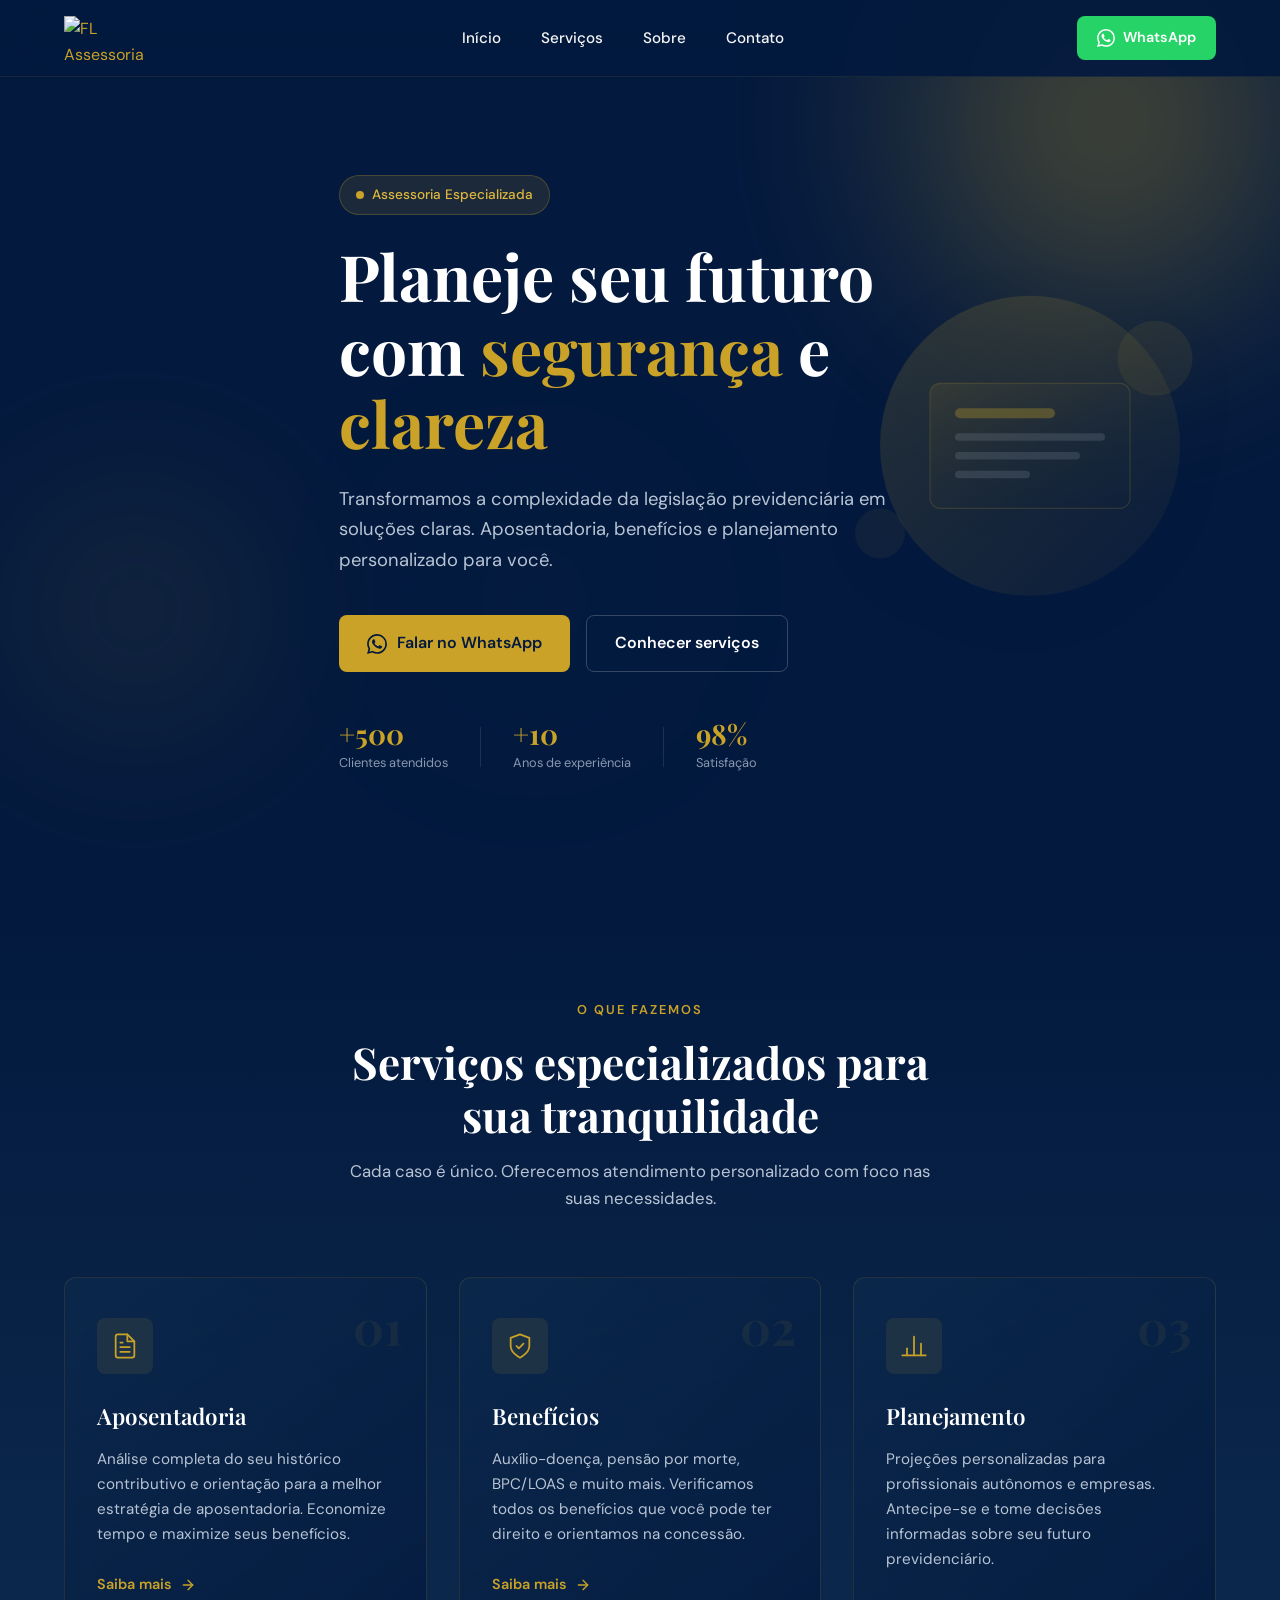
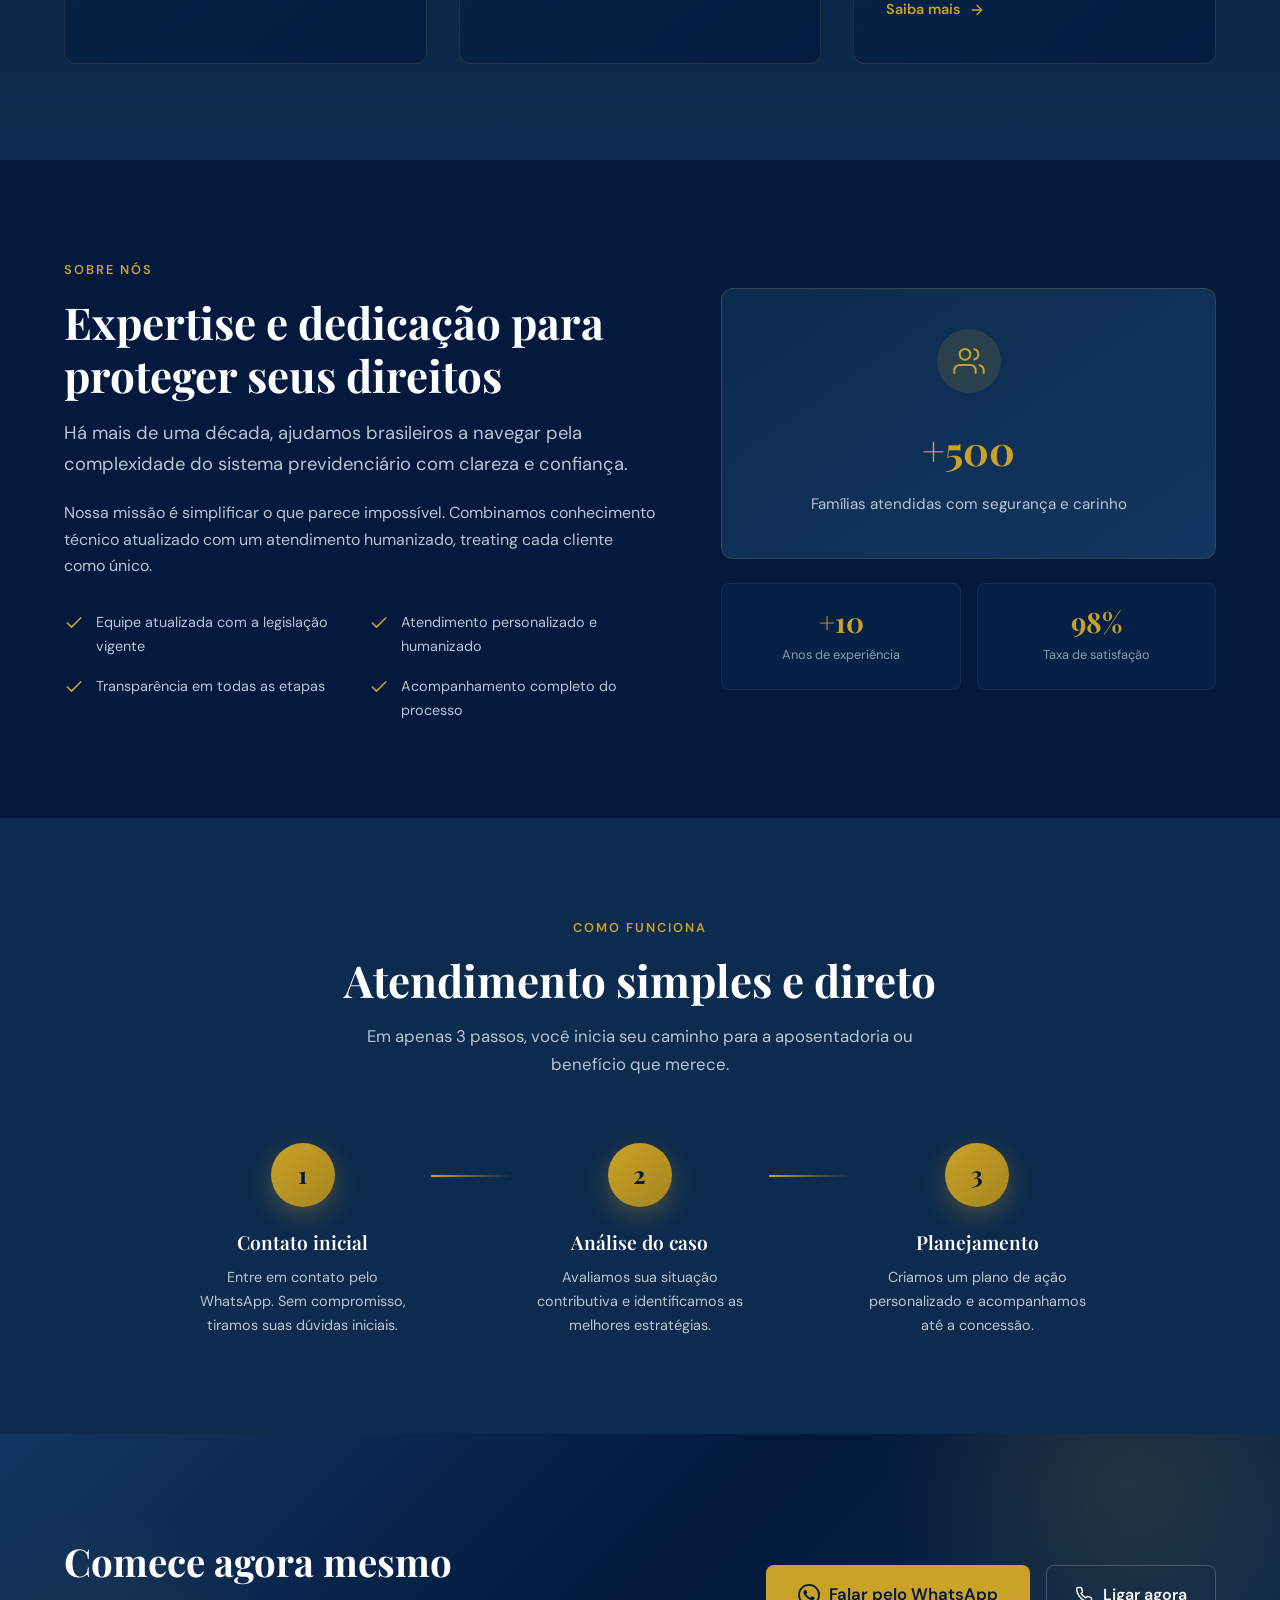
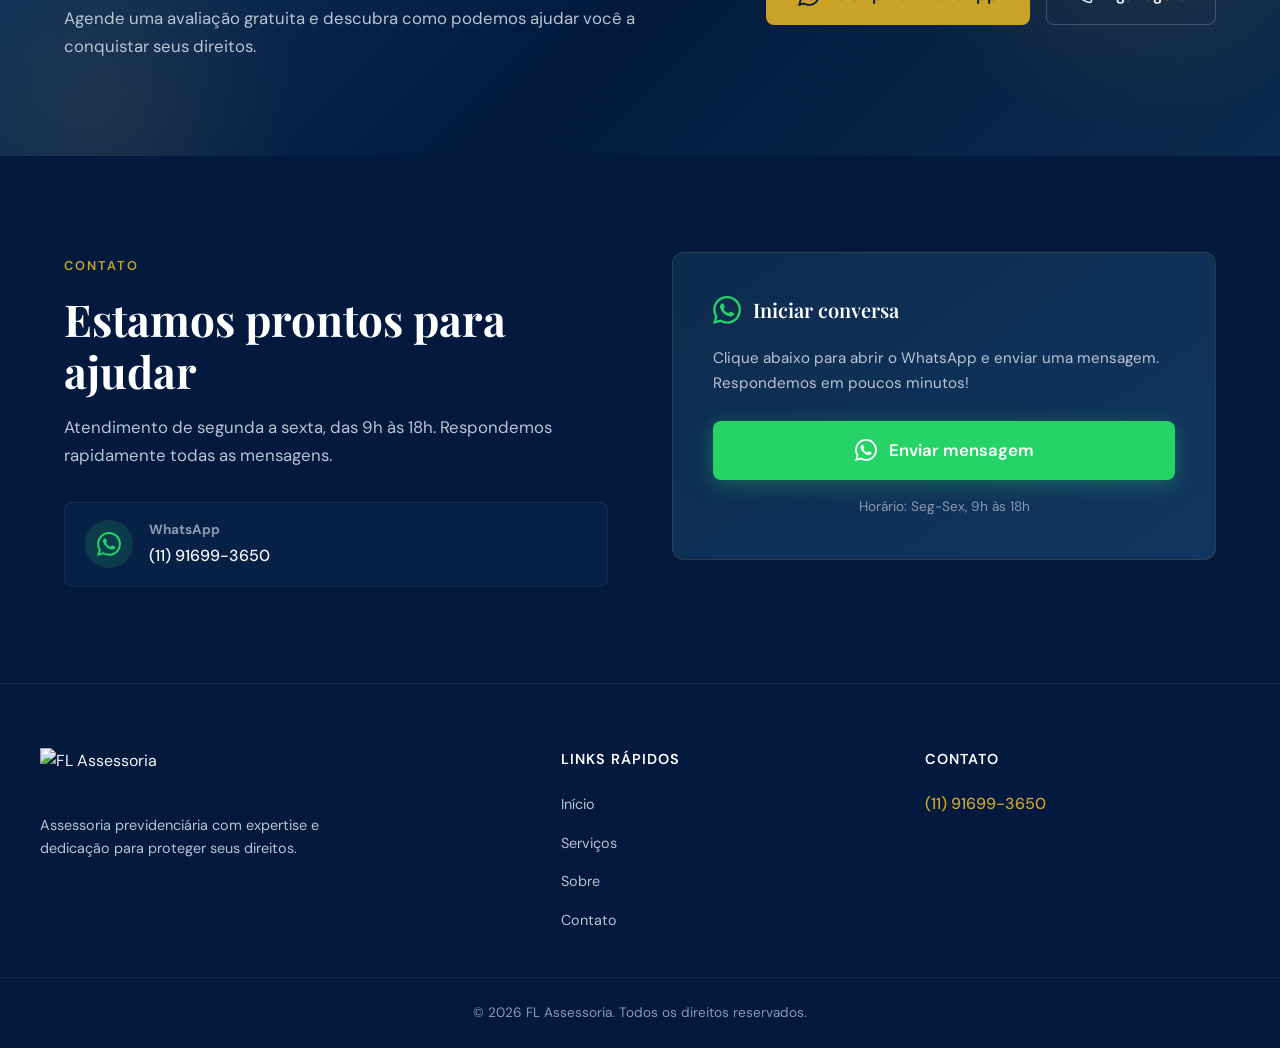
==== novo/index.html @ af5a00b2 "Subindo uma nova proposta de layout" ====
<!DOCTYPE html>
<html lang="pt-BR">
<head>
  <meta charset="UTF-8">
  <meta name="viewport" content="width=device-width, initial-scale=1.0">
  <title>FL Assessoria | Planejamento e Benefícios</title>
  <meta name="description" content="Assessoria previdenciária especializada. Aposentadoria, benefícios e planejamento para seu futuro.">
  <link rel="preconnect" href="https://fonts.googleapis.com">
  <link rel="preconnect" href="https://fonts.gstatic.com" crossorigin>
  <link href="https://fonts.googleapis.com/css2?family=DM+Sans:wght@400;500;600;700&family=Playfair+Display:wght@600;700&display=swap" rel="stylesheet">
  <link rel="stylesheet" href="styles.css">
</head>
<body>
  <header class="header">
    <div class="container header-inner">
      <a href="#" class="logo">
        <img src="assets/logo_branca.png" alt="FL Assessoria" width="130" height="54">
      </a>
      <button class="menu-toggle" id="menuToggle" aria-label="Abrir menu">
        <span></span>
        <span></span>
        <span></span>
      </button>
      <nav class="nav" id="nav">
        <ul>
          <li><a href="#inicio">Início</a></li>
          <li><a href="#servicos">Serviços</a></li>
          <li><a href="#sobre">Sobre</a></li>
          <li><a href="#contato">Contato</a></li>
        </ul>
      </nav>
      <a href="https://wa.me/5511916993650?text=Olá! Gostaria de mais informações." class="btn-header" target="_blank" rel="noopener noreferrer">
        <svg width="18" height="18" viewBox="0 0 24 24" fill="currentColor"><path d="M17.472 14.382c-.297-.149-1.758-.867-2.03-.967-.273-.099-.471-.148-.67.15-.197.297-.767.966-.94 1.164-.173.199-.347.223-.644.075-.297-.15-1.255-.463-2.39-1.475-.883-.788-1.48-1.761-1.653-2.059-.173-.297-.018-.458.13-.606.134-.133.298-.347.446-.52.149-.174.198-.298.298-.497.099-.198.05-.371-.025-.52-.075-.149-.669-1.612-.916-2.207-.242-.579-.487-.5-.669-.51-.173-.008-.371-.01-.57-.01-.198 0-.52.074-.792.372-.272.297-1.04 1.016-1.04 2.479 0 1.462 1.065 2.875 1.213 3.074.149.198 2.096 3.2 5.077 4.487.709.306 1.262.489 1.694.625.712.227 1.36.195 1.871.118.571-.085 1.758-.719 2.006-1.413.248-.694.248-1.289.173-1.413-.074-.124-.272-.198-.57-.347m-5.421 7.403h-.004a9.87 9.87 0 01-5.031-1.378l-.361-.214-3.741.982.998-3.648-.235-.374a9.86 9.86 0 01-1.51-5.26c.001-5.45 4.436-9.884 9.888-9.884 2.64 0 5.122 1.03 6.988 2.898a9.825 9.825 0 012.893 6.994c-.003 5.45-4.437 9.884-9.885 9.884m8.413-18.297A11.815 11.815 0 0012.05 0C5.495 0 .16 5.335.157 11.892c0 2.096.547 4.142 1.588 5.945L.057 24l6.305-1.654a11.882 11.882 0 005.683 1.448h.005c6.554 0 11.89-5.335 11.893-11.893a11.821 11.821 0 00-3.48-8.413z"/></svg>
        WhatsApp
      </a>
    </div>
  </header>

  <main>
    <section id="inicio" class="hero">
      <div class="hero-bg">
        <div class="hero-shape hero-shape-1"></div>
        <div class="hero-shape hero-shape-2"></div>
        <div class="hero-shape hero-shape-3"></div>
      </div>
      <div class="container hero-inner">
        <div class="hero-badge">
          <span class="badge-dot"></span>
          Assessoria Especializada
        </div>
        <h1 class="hero-title">Planeje seu futuro com <span class="highlight">segurança</span> e <span class="highlight">clareza</span></h1>
        <p class="hero-text">Transformamos a complexidade da legislação previdenciária em soluções claras. Aposentadoria, benefícios e planejamento personalizado para você.</p>
        <div class="hero-actions">
          <a href="https://wa.me/5511916993650?text=Olá! Gostaria de mais informações sobre a assessoria." class="btn btn-primary" target="_blank" rel="noopener noreferrer">
            <svg width="20" height="20" viewBox="0 0 24 24" fill="currentColor"><path d="M17.472 14.382c-.297-.149-1.758-.867-2.03-.967-.273-.099-.471-.148-.67.15-.197.297-.767.966-.94 1.164-.173.199-.347.223-.644.075-.297-.15-1.255-.463-2.39-1.475-.883-.788-1.48-1.761-1.653-2.059-.173-.297-.018-.458.13-.606.134-.133.298-.347.446-.52.149-.174.198-.298.298-.497.099-.198.05-.371-.025-.52-.075-.149-.669-1.612-.916-2.207-.242-.579-.487-.5-.669-.51-.173-.008-.371-.01-.57-.01-.198 0-.52.074-.792.372-.272.297-1.04 1.016-1.04 2.479 0 1.462 1.065 2.875 1.213 3.074.149.198 2.096 3.2 5.077 4.487.709.306 1.262.489 1.694.625.712.227 1.36.195 1.871.118.571-.085 1.758-.719 2.006-1.413.248-.694.248-1.289.173-1.413-.074-.124-.272-.198-.57-.347m-5.421 7.403h-.004a9.87 9.87 0 01-5.031-1.378l-.361-.214-3.741.982.998-3.648-.235-.374a9.86 9.86 0 01-1.51-5.26c.001-5.45 4.436-9.884 9.888-9.884 2.64 0 5.122 1.03 6.988 2.898a9.825 9.825 0 012.893 6.994c-.003 5.45-4.437 9.884-9.885 9.884m8.413-18.297A11.815 11.815 0 0012.05 0C5.495 0 .16 5.335.157 11.892c0 2.096.547 4.142 1.588 5.945L.057 24l6.305-1.654a11.882 11.882 0 005.683 1.448h.005c6.554 0 11.89-5.335 11.893-11.893a11.821 11.821 0 00-3.48-8.413z"/></svg>
            Falar no WhatsApp
          </a>
          <a href="#servicos" class="btn btn-secondary">Conhecer serviços</a>
        </div>
        <div class="hero-trust">
          <div class="trust-item">
            <span class="trust-number">+500</span>
            <span class="trust-label">Clientes atendidos</span>
          </div>
          <div class="trust-divider"></div>
          <div class="trust-item">
            <span class="trust-number">+10</span>
            <span class="trust-label">Anos de experiência</span>
          </div>
          <div class="trust-divider"></div>
          <div class="trust-item">
            <span class="trust-number">98%</span>
            <span class="trust-label">Satisfação</span>
          </div>
        </div>
      </div>
      <div class="hero-image">
        <div class="hero-image-wrapper">
          <svg viewBox="0 0 400 300" class="hero-illustration">
            <defs>
              <linearGradient id="grad1" x1="0%" y1="0%" x2="100%" y2="100%">
                <stop offset="0%" style="stop-color:#c9a227;stop-opacity:0.3" />
                <stop offset="100%" style="stop-color:#c9a227;stop-opacity:0.05" />
              </linearGradient>
              <linearGradient id="grad2" x1="0%" y1="0%" x2="100%" y2="100%">
                <stop offset="0%" style="stop-color:#c9a227;stop-opacity:0.2" />
                <stop offset="100%" style="stop-color:#03193E;stop-opacity:0" />
              </linearGradient>
            </defs>
            <circle cx="200" cy="150" r="120" fill="url(#grad1)"/>
            <rect x="120" y="100" width="160" height="100" rx="8" fill="url(#grad2)" stroke="#c9a227" stroke-width="1" stroke-opacity="0.3"/>
            <rect x="140" y="120" width="80" height="8" rx="4" fill="#c9a227" fill-opacity="0.6"/>
            <rect x="140" y="140" width="120" height="6" rx="3" fill="#f5f5f5" fill-opacity="0.2"/>
            <rect x="140" y="155" width="100" height="6" rx="3" fill="#f5f5f5" fill-opacity="0.2"/>
            <rect x="140" y="170" width="60" height="6" rx="3" fill="#f5f5f5" fill-opacity="0.2"/>
            <circle cx="300" cy="80" r="30" fill="#c9a227" fill-opacity="0.15"/>
            <circle cx="80" cy="220" r="20" fill="#c9a227" fill-opacity="0.1"/>
          </svg>
        </div>
      </div>
    </section>

    <section id="servicos" class="section services">
      <div class="container">
        <div class="section-header">
          <span class="section-tag">O que fazemos</span>
          <h2 class="section-title">Serviços especializados para sua tranquilidade</h2>
          <p class="section-subtitle">Cada caso é único. Oferecemos atendimento personalizado com foco nas suas necessidades.</p>
        </div>
        <ul class="services-grid">
          <li class="service-card">
            <div class="service-icon">
              <svg viewBox="0 0 24 24" fill="none" stroke="currentColor" stroke-width="1.5" stroke-linecap="round" stroke-linejoin="round">
                <path d="M14 2H6a2 2 0 0 0-2 2v16a2 2 0 0 0 2 2h12a2 2 0 0 0 2-2V8z"/>
                <polyline points="14,2 14,8 20,8"/>
                <line x1="16" y1="13" x2="8" y2="13"/>
                <line x1="16" y1="17" x2="8" y2="17"/>
                <polyline points="10,9 9,9 8,9"/>
              </svg>
            </div>
            <div class="service-number">01</div>
            <h3>Aposentadoria</h3>
            <p>Análise completa do seu histórico contributivo e orientação para a melhor estratégia de aposentadoria. Economize tempo e maximize seus benefícios.</p>
            <a href="https://wa.me/5511916993650?text=Olá! Gostaria de saber mais sobre aposentadoria." class="service-link" target="_blank" rel="noopener noreferrer">
              Saiba mais
              <svg width="16" height="16" viewBox="0 0 24 24" fill="none" stroke="currentColor" stroke-width="2" stroke-linecap="round" stroke-linejoin="round"><line x1="5" y1="12" x2="19" y2="12"/><polyline points="12,5 19,12 12,19"/></svg>
            </a>
          </li>
          <li class="service-card">
            <div class="service-icon">
              <svg viewBox="0 0 24 24" fill="none" stroke="currentColor" stroke-width="1.5" stroke-linecap="round" stroke-linejoin="round">
                <path d="M12 22s8-4 8-10V5l-8-3-8 3v7c0 6 8 10 8 10z"/>
                <path d="M9 12l2 2 4-4"/>
              </svg>
            </div>
            <div class="service-number">02</div>
            <h3>Benefícios</h3>
            <p>Auxílio-doença, pensão por morte, BPC/LOAS e muito mais. Verificamos todos os benefícios que você pode ter direito e orientamos na concessão.</p>
            <a href="https://wa.me/5511916993650?text=Olá! Gostaria de saber mais sobre benefícios." class="service-link" target="_blank" rel="noopener noreferrer">
              Saiba mais
              <svg width="16" height="16" viewBox="0 0 24 24" fill="none" stroke="currentColor" stroke-width="2" stroke-linecap="round" stroke-linejoin="round"><line x1="5" y1="12" x2="19" y2="12"/><polyline points="12,5 19,12 12,19"/></svg>
            </a>
          </li>
          <li class="service-card">
            <div class="service-icon">
              <svg viewBox="0 0 24 24" fill="none" stroke="currentColor" stroke-width="1.5" stroke-linecap="round" stroke-linejoin="round">
                <line x1="18" y1="20" x2="18" y2="10"/>
                <line x1="12" y1="20" x2="12" y2="4"/>
                <line x1="6" y1="20" x2="6" y2="14"/>
                <line x1="2" y1="20" x2="22" y2="20"/>
              </svg>
            </div>
            <div class="service-number">03</div>
            <h3>Planejamento</h3>
            <p>Projeções personalizadas para profissionais autônomos e empresas. Antecipe-se e tome decisões informadas sobre seu futuro previdenciário.</p>
            <a href="https://wa.me/5511916993650?text=Olá! Gostaria de saber mais sobre planejamento." class="service-link" target="_blank" rel="noopener noreferrer">
              Saiba mais
              <svg width="16" height="16" viewBox="0 0 24 24" fill="none" stroke="currentColor" stroke-width="2" stroke-linecap="round" stroke-linejoin="round"><line x1="5" y1="12" x2="19" y2="12"/><polyline points="12,5 19,12 12,19"/></svg>
            </a>
          </li>
        </ul>
      </div>
    </section>

    <section id="sobre" class="section about">
      <div class="container">
        <div class="about-grid">
          <div class="about-content">
            <span class="section-tag">Sobre nós</span>
            <h2 class="section-title">Expertise e dedicação para proteger seus direitos</h2>
            <p class="about-lead">Há mais de uma década, ajudamos brasileiros a navegar pela complexidade do sistema previdenciário com clareza e confiança.</p>
            <p>Nossa missão é simplificar o que parece impossível. Combinamos conhecimento técnico atualizado com um atendimento humanizado, treating cada cliente como único.</p>
            <div class="about-features">
              <div class="feature">
                <svg viewBox="0 0 24 24" fill="none" stroke="currentColor" stroke-width="2" stroke-linecap="round" stroke-linejoin="round">
                  <polyline points="20,6 9,17 4,12"/>
                </svg>
                <span>Equipe atualizada com a legislação vigente</span>
              </div>
              <div class="feature">
                <svg viewBox="0 0 24 24" fill="none" stroke="currentColor" stroke-width="2" stroke-linecap="round" stroke-linejoin="round">
                  <polyline points="20,6 9,17 4,12"/>
                </svg>
                <span>Atendimento personalizado e humanizado</span>
              </div>
              <div class="feature">
                <svg viewBox="0 0 24 24" fill="none" stroke="currentColor" stroke-width="2" stroke-linecap="round" stroke-linejoin="round">
                  <polyline points="20,6 9,17 4,12"/>
                </svg>
                <span>Transparência em todas as etapas</span>
              </div>
              <div class="feature">
                <svg viewBox="0 0 24 24" fill="none" stroke="currentColor" stroke-width="2" stroke-linecap="round" stroke-linejoin="round">
                  <polyline points="20,6 9,17 4,12"/>
                </svg>
                <span>Acompanhamento completo do processo</span>
              </div>
            </div>
          </div>
          <div class="about-visual">
            <div class="about-card">
              <div class="about-card-icon">
                <svg viewBox="0 0 24 24" fill="none" stroke="currentColor" stroke-width="1.5" stroke-linecap="round" stroke-linejoin="round">
                  <path d="M17 21v-2a4 4 0 0 0-4-4H5a4 4 0 0 0-4 4v2"/>
                  <circle cx="9" cy="7" r="4"/>
                  <path d="M23 21v-2a4 4 0 0 0-3-3.87"/>
                  <path d="M16 3.13a4 4 0 0 1 0 7.75"/>
                </svg>
              </div>
              <strong>+500</strong>
              <span> Famílias atendidas com segurança e carinho</span>
            </div>
            <div class="about-stats">
              <div class="stat">
                <span class="stat-number">+10</span>
                <span class="stat-label">Anos de experiência</span>
              </div>
              <div class="stat">
                <span class="stat-number">98%</span>
                <span class="stat-label">Taxa de satisfação</span>
              </div>
            </div>
          </div>
        </div>
      </div>
    </section>

    <section class="section process">
      <div class="container">
        <div class="section-header">
          <span class="section-tag">Como funciona</span>
          <h2 class="section-title">Atendimento simples e direto</h2>
          <p class="section-subtitle">Em apenas 3 passos, você inicia seu caminho para a aposentadoria ou benefício que merece.</p>
        </div>
        <div class="process-steps">
          <div class="step">
            <div class="step-number">1</div>
            <h3>Contato inicial</h3>
            <p>Entre em contato pelo WhatsApp. Sem compromisso, tiramos suas dúvidas iniciais.</p>
          </div>
          <div class="step-connector"></div>
          <div class="step">
            <div class="step-number">2</div>
            <h3>Análise do caso</h3>
            <p>Avaliamos sua situação contributiva e identificamos as melhores estratégias.</p>
          </div>
          <div class="step-connector"></div>
          <div class="step">
            <div class="step-number">3</div>
            <h3>Planejamento</h3>
            <p>Criamos um plano de ação personalizado e acompanhamos até a concessão.</p>
          </div>
        </div>
      </div>
    </section>

    <section class="section cta">
      <div class="cta-bg">
        <div class="cta-shape cta-shape-1"></div>
        <div class="cta-shape cta-shape-2"></div>
      </div>
      <div class="container cta-inner">
        <div class="cta-content">
          <h2 class="cta-title">Comece agora mesmo</h2>
          <p class="cta-text">Agende uma avaliação gratuita e descubra como podemos ajudar você a conquistar seus direitos.</p>
        </div>
        <div class="cta-actions">
          <a href="https://wa.me/5511916993650?text=Olá! Gostaria de agendar uma avaliação gratuita." class="btn btn-primary btn-large" target="_blank" rel="noopener noreferrer">
            <svg width="22" height="22" viewBox="0 0 24 24" fill="currentColor"><path d="M17.472 14.382c-.297-.149-1.758-.867-2.03-.967-.273-.099-.471-.148-.67.15-.197.297-.767.966-.94 1.164-.173.199-.347.223-.644.075-.297-.15-1.255-.463-2.39-1.475-.883-.788-1.48-1.761-1.653-2.059-.173-.297-.018-.458.13-.606.134-.133.298-.347.446-.52.149-.174.198-.298.298-.497.099-.198.05-.371-.025-.52-.075-.149-.669-1.612-.916-2.207-.242-.579-.487-.5-.669-.51-.173-.008-.371-.01-.57-.01-.198 0-.52.074-.792.372-.272.297-1.04 1.016-1.04 2.479 0 1.462 1.065 2.875 1.213 3.074.149.198 2.096 3.2 5.077 4.487.709.306 1.262.489 1.694.625.712.227 1.36.195 1.871.118.571-.085 1.758-.719 2.006-1.413.248-.694.248-1.289.173-1.413-.074-.124-.272-.198-.57-.347m-5.421 7.403h-.004a9.87 9.87 0 01-5.031-1.378l-.361-.214-3.741.982.998-3.648-.235-.374a9.86 9.86 0 01-1.51-5.26c.001-5.45 4.436-9.884 9.888-9.884 2.64 0 5.122 1.03 6.988 2.898a9.825 9.825 0 012.893 6.994c-.003 5.45-4.437 9.884-9.885 9.884m8.413-18.297A11.815 11.815 0 0012.05 0C5.495 0 .16 5.335.157 11.892c0 2.096.547 4.142 1.588 5.945L.057 24l6.305-1.654a11.882 11.882 0 005.683 1.448h.005c6.554 0 11.89-5.335 11.893-11.893a11.821 11.821 0 00-3.48-8.413z"/></svg>
            Falar pelo WhatsApp
          </a>
          <a href="tel:+5511916993650" class="btn btn-outline">
            <svg width="18" height="18" viewBox="0 0 24 24" fill="none" stroke="currentColor" stroke-width="2" stroke-linecap="round" stroke-linejoin="round"><path d="M22 16.92v3a2 2 0 0 1-2.18 2 19.79 19.79 0 0 1-8.63-3.07 19.5 19.5 0 0 1-6-6 19.79 19.79 0 0 1-3.07-8.67A2 2 0 0 1 4.11 2h3a2 2 0 0 1 2 1.72 12.84 12.84 0 0 0 .7 2.81 2 2 0 0 1-.45 2.11L8.09 9.91a16 16 0 0 0 6 6l1.27-1.27a2 2 0 0 1 2.11-.45 12.84 12.84 0 0 0 2.81.7A2 2 0 0 1 22 16.92z"/></svg>
            Ligar agora
          </a>
        </div>
      </div>
    </section>

    <section id="contato" class="section contact">
      <div class="container">
        <div class="contact-wrapper">
          <div class="contact-info">
            <span class="section-tag">Contato</span>
            <h2 class="section-title">Estamos prontos para ajudar</h2>
            <p>Atendimento de segunda a sexta, das 9h às 18h. Respondemos rapidamente todas as mensagens.</p>
            <div class="contact-methods">
              <a href="https://wa.me/5511916993650" class="contact-method" target="_blank" rel="noopener noreferrer">
                <div class="contact-method-icon whatsapp">
                  <svg viewBox="0 0 24 24" fill="currentColor"><path d="M17.472 14.382c-.297-.149-1.758-.867-2.03-.967-.273-.099-.471-.148-.67.15-.197.297-.767.966-.94 1.164-.173.199-.347.223-.644.075-.297-.15-1.255-.463-2.39-1.475-.883-.788-1.48-1.761-1.653-2.059-.173-.297-.018-.458.13-.606.134-.133.298-.347.446-.52.149-.174.198-.298.298-.497.099-.198.05-.371-.025-.52-.075-.149-.669-1.612-.916-2.207-.242-.579-.487-.5-.669-.51-.173-.008-.371-.01-.57-.01-.198 0-.52.074-.792.372-.272.297-1.04 1.016-1.04 2.479 0 1.462 1.065 2.875 1.213 3.074.149.198 2.096 3.2 5.077 4.487.709.306 1.262.489 1.694.625.712.227 1.36.195 1.871.118.571-.085 1.758-.719 2.006-1.413.248-.694.248-1.289.173-1.413-.074-.124-.272-.198-.57-.347m-5.421 7.403h-.004a9.87 9.87 0 01-5.031-1.378l-.361-.214-3.741.982.998-3.648-.235-.374a9.86 9.86 0 01-1.51-5.26c.001-5.45 4.436-9.884 9.888-9.884 2.64 0 5.122 1.03 6.988 2.898a9.825 9.825 0 012.893 6.994c-.003 5.45-4.437 9.884-9.885 9.884m8.413-18.297A11.815 11.815 0 0012.05 0C5.495 0 .16 5.335.157 11.892c0 2.096.547 4.142 1.588 5.945L.057 24l6.305-1.654a11.882 11.882 0 005.683 1.448h.005c6.554 0 11.89-5.335 11.893-11.893a11.821 11.821 0 00-3.48-8.413z"/></svg>
                </div>
                <div>
                  <strong>WhatsApp</strong>
                  <span>(11) 91699-3650</span>
                </div>
              </a>
            </div>
          </div>
          <div class="contact-card">
            <div class="contact-card-header">
              <svg width="28" height="28" viewBox="0 0 24 24" fill="#25d366"><path d="M17.472 14.382c-.297-.149-1.758-.867-2.03-.967-.273-.099-.471-.148-.67.15-.197.297-.767.966-.94 1.164-.173.199-.347.223-.644.075-.297-.15-1.255-.463-2.39-1.475-.883-.788-1.48-1.761-1.653-2.059-.173-.297-.018-.458.13-.606.134-.133.298-.347.446-.52.149-.174.198-.298.298-.497.099-.198.05-.371-.025-.52-.075-.149-.669-1.612-.916-2.207-.242-.579-.487-.5-.669-.51-.173-.008-.371-.01-.57-.01-.198 0-.52.074-.792.372-.272.297-1.04 1.016-1.04 2.479 0 1.462 1.065 2.875 1.213 3.074.149.198 2.096 3.2 5.077 4.487.709.306 1.262.489 1.694.625.712.227 1.36.195 1.871.118.571-.085 1.758-.719 2.006-1.413.248-.694.248-1.289.173-1.413-.074-.124-.272-.198-.57-.347m-5.421 7.403h-.004a9.87 9.87 0 01-5.031-1.378l-.361-.214-3.741.982.998-3.648-.235-.374a9.86 9.86 0 01-1.51-5.26c.001-5.45 4.436-9.884 9.888-9.884 2.64 0 5.122 1.03 6.988 2.898a9.825 9.825 0 012.893 6.994c-.003 5.45-4.437 9.884-9.885 9.884m8.413-18.297A11.815 11.815 0 0012.05 0C5.495 0 .16 5.335.157 11.892c0 2.096.547 4.142 1.588 5.945L.057 24l6.305-1.654a11.882 11.882 0 005.683 1.448h.005c6.554 0 11.89-5.335 11.893-11.893a11.821 11.821 0 00-3.48-8.413z"/></svg>
              <span>Iniciar conversa</span>
            </div>
            <p class="contact-card-text">Clique abaixo para abrir o WhatsApp e enviar uma mensagem. Respondemos em poucos minutos!</p>
            <a href="https://wa.me/5511916993650?text=Olá! Vi o site e gostaria de mais informações." class="btn btn-whatsapp-full" target="_blank" rel="noopener noreferrer">
              <svg width="22" height="22" viewBox="0 0 24 24" fill="currentColor"><path d="M17.472 14.382c-.297-.149-1.758-.867-2.03-.967-.273-.099-.471-.148-.67.15-.197.297-.767.966-.94 1.164-.173.199-.347.223-.644.075-.297-.15-1.255-.463-2.39-1.475-.883-.788-1.48-1.761-1.653-2.059-.173-.297-.018-.458.13-.606.134-.133.298-.347.446-.52.149-.174.198-.298.298-.497.099-.198.05-.371-.025-.52-.075-.149-.669-1.612-.916-2.207-.242-.579-.487-.5-.669-.51-.173-.008-.371-.01-.57-.01-.198 0-.52.074-.792.372-.272.297-1.04 1.016-1.04 2.479 0 1.462 1.065 2.875 1.213 3.074.149.198 2.096 3.2 5.077 4.487.709.306 1.262.489 1.694.625.712.227 1.36.195 1.871.118.571-.085 1.758-.719 2.006-1.413.248-.694.248-1.289.173-1.413-.074-.124-.272-.198-.57-.347m-5.421 7.403h-.004a9.87 9.87 0 01-5.031-1.378l-.361-.214-3.741.982.998-3.648-.235-.374a9.86 9.86 0 01-1.51-5.26c.001-5.45 4.436-9.884 9.888-9.884 2.64 0 5.122 1.03 6.988 2.898a9.825 9.825 0 012.893 6.994c-.003 5.45-4.437 9.884-9.885 9.884m8.413-18.297A11.815 11.815 0 0012.05 0C5.495 0 .16 5.335.157 11.892c0 2.096.547 4.142 1.588 5.945L.057 24l6.305-1.654a11.882 11.882 0 005.683 1.448h.005c6.554 0 11.89-5.335 11.893-11.893a11.821 11.821 0 00-3.48-8.413z"/></svg>
              Enviar mensagem
            </a>
            <p class="contact-card-note">Horário: Seg-Sex, 9h às 18h</p>
          </div>
        </div>
      </div>
    </section>
  </main>

  <footer class="footer">
    <div class="container footer-inner">
      <div class="footer-brand">
        <img src="assets/logo_branca.png" alt="FL Assessoria" width="120" height="50">
        <p>Assessoria previdenciária com expertise e dedicação para proteger seus direitos.</p>
      </div>
      <div class="footer-links">
        <h4>Links Rápidos</h4>
        <ul>
          <li><a href="#inicio">Início</a></li>
          <li><a href="#servicos">Serviços</a></li>
          <li><a href="#sobre">Sobre</a></li>
          <li><a href="#contato">Contato</a></li>
        </ul>
      </div>
      <div class="footer-contact">
        <h4>Contato</h4>
        <a href="https://wa.me/5511916993650" target="_blank" rel="noopener noreferrer">(11) 91699-3650</a>
      </div>
    </div>
    <div class="footer-bottom">
      <p>© 2026 FL Assessoria. Todos os direitos reservados.</p>
    </div>
  </footer>

  <script src="script.js"></script>
</body>
</html>
---- novo/styles.css ----
/* ===== Variables & Base ===== */
:root {
    --base: #03193E;
    --base-light: #0D2B4E;
    --base-lighter: #123660;
    --accent: #c9a227;
    --accent-light: #e0b83d;
    --accent-dark: #a6851f;
    --text: #f5f5f5;
    --text-muted: #b8c4d4;
    --text-dark: #8a99b0;
    --white: #ffffff;
    --whatsapp: #25d366;
    --whatsapp-dark: #20bd5a;
    --radius: 12px;
    --radius-sm: 8px;
    --shadow: 0 8px 32px rgba(0, 0, 0, 0.2);
    --shadow-lg: 0 20px 60px rgba(0, 0, 0, 0.25);
    --transition: 0.3s cubic-bezier(0.4, 0, 0.2, 1);
  }
  
  *, *::before, *::after {
    box-sizing: border-box;
    margin: 0;
    padding: 0;
  }
  
  html {
    scroll-behavior: smooth;
  }
  
  body {
    font-family: 'DM Sans', sans-serif;
    background-color: var(--base);
    color: var(--text);
    line-height: 1.65;
    min-height: 100vh;
    overflow-x: hidden;
  }
  
  img {
    max-width: 100%;
    height: auto;
    display: block;
  }
  
  a {
    color: var(--accent);
    text-decoration: none;
    transition: color var(--transition);
  }
  
  a:hover {
    color: var(--accent-light);
  }
  
  .container {
    width: 100%;
    max-width: 1200px;
    margin: 0 auto;
    padding: 0 1.5rem;
  }
  
  /* ===== Header ===== */
  .header {
    position: fixed;
    top: 0;
    left: 0;
    right: 0;
    z-index: 100;
    background: rgba(3, 25, 62, 0.92);
    backdrop-filter: blur(16px);
    border-bottom: 1px solid rgba(201, 162, 39, 0.1);
    transition: all var(--transition);
  }
  
  .header-inner {
    display: flex;
    align-items: center;
    justify-content: space-between;
    min-height: 76px;
    gap: 2rem;
  }
  
  .logo img {
    height: 44px;
    width: auto;
  }
  
  .btn-header {
    display: inline-flex;
    align-items: center;
    gap: 0.5rem;
    background: var(--whatsapp);
    color: var(--white) !important;
    padding: 0.65rem 1.25rem;
    border-radius: var(--radius-sm);
    font-size: 0.9rem;
    font-weight: 600;
    transition: all var(--transition);
  }
  
  .btn-header:hover {
    background: var(--whatsapp-dark);
    transform: translateY(-2px);
    box-shadow: 0 4px 16px rgba(37, 211, 102, 0.3);
    color: var(--white) !important;
  }
  
  .nav ul {
    list-style: none;
    display: flex;
    gap: 2.5rem;
  }
  
  .nav a {
    color: var(--text);
    font-weight: 500;
    font-size: 0.95rem;
    position: relative;
  }
  
  .nav a::after {
    content: '';
    position: absolute;
    bottom: -4px;
    left: 0;
    width: 0;
    height: 2px;
    background: var(--accent);
    transition: width var(--transition);
  }
  
  .nav a:hover::after {
    width: 100%;
  }
  
  .nav a:hover {
    color: var(--white);
  }
  
  .menu-toggle {
    display: none;
    flex-direction: column;
    gap: 5px;
    background: none;
    border: none;
    cursor: pointer;
    padding: 8px;
    color: var(--text);
  }
  
  .menu-toggle span {
    width: 24px;
    height: 2px;
    background: currentColor;
    border-radius: 2px;
    transition: var(--transition);
  }
  
  /* ===== Hero ===== */
  .hero {
    position: relative;
    min-height: 100vh;
    display: flex;
    align-items: center;
    padding: 7rem 0 4rem;
    overflow: hidden;
  }
  
  .hero-bg {
    position: absolute;
    inset: 0;
    pointer-events: none;
  }
  
  .hero-shape {
    position: absolute;
    border-radius: 50%;
    filter: blur(80px);
    opacity: 0.4;
  }
  
  .hero-shape-1 {
    width: 600px;
    height: 600px;
    background: radial-gradient(circle, var(--accent) 0%, transparent 70%);
    top: -20%;
    right: -10%;
    animation: float 20s ease-in-out infinite;
  }
  
  .hero-shape-2 {
    width: 400px;
    height: 400px;
    background: radial-gradient(circle, rgba(201, 162, 39, 0.3) 0%, transparent 70%);
    bottom: 10%;
    left: -5%;
    animation: float 15s ease-in-out infinite reverse;
  }
  
  .hero-shape-3 {
    width: 300px;
    height: 300px;
    background: radial-gradient(circle, rgba(13, 43, 78, 0.8) 0%, transparent 70%);
    top: 50%;
    left: 30%;
    animation: pulse 8s ease-in-out infinite;
  }
  
  @keyframes float {
    0%, 100% { transform: translate(0, 0) scale(1); }
    50% { transform: translate(30px, -30px) scale(1.05); }
  }
  
  @keyframes pulse {
    0%, 100% { opacity: 0.3; transform: scale(1); }
    50% { opacity: 0.5; transform: scale(1.1); }
  }
  
  .hero-inner {
    position: relative;
    z-index: 1;
    max-width: 650px;
  }
  
  .hero-badge {
    display: inline-flex;
    align-items: center;
    gap: 0.5rem;
    background: rgba(201, 162, 39, 0.12);
    border: 1px solid rgba(201, 162, 39, 0.25);
    padding: 0.5rem 1rem;
    border-radius: 50px;
    font-size: 0.85rem;
    font-weight: 500;
    color: var(--accent-light);
    margin-bottom: 1.5rem;
    animation: fadeInUp 0.6s ease-out;
  }
  
  .badge-dot {
    width: 8px;
    height: 8px;
    background: var(--accent);
    border-radius: 50%;
    animation: blink 2s ease-in-out infinite;
  }
  
  @keyframes blink {
    0%, 100% { opacity: 1; }
    50% { opacity: 0.4; }
  }
  
  .hero-title {
    font-family: 'Playfair Display', serif;
    font-size: clamp(2.5rem, 5vw, 4rem);
    font-weight: 700;
    line-height: 1.15;
    margin-bottom: 1.5rem;
    color: var(--white);
    animation: fadeInUp 0.6s ease-out 0.1s both;
  }
  
  .highlight {
    color: var(--accent);
    position: relative;
  }
  
  .hero-text {
    font-size: 1.15rem;
    color: var(--text-muted);
    max-width: 50ch;
    margin-bottom: 2.5rem;
    animation: fadeInUp 0.6s ease-out 0.2s both;
  }
  
  .hero-actions {
    display: flex;
    gap: 1rem;
    flex-wrap: wrap;
    margin-bottom: 3rem;
    animation: fadeInUp 0.6s ease-out 0.3s both;
  }
  
  @keyframes fadeInUp {
    from {
      opacity: 0;
      transform: translateY(24px);
    }
    to {
      opacity: 1;
      transform: translateY(0);
    }
  }
  
  .hero-trust {
    display: flex;
    align-items: center;
    gap: 2rem;
    animation: fadeInUp 0.6s ease-out 0.4s both;
  }
  
  .trust-item {
    display: flex;
    flex-direction: column;
  }
  
  .trust-number {
    font-family: 'Playfair Display', serif;
    font-size: 1.75rem;
    font-weight: 700;
    color: var(--accent);
    line-height: 1;
  }
  
  .trust-label {
    font-size: 0.8rem;
    color: var(--text-dark);
    margin-top: 0.25rem;
  }
  
  .trust-divider {
    width: 1px;
    height: 40px;
    background: rgba(255, 255, 255, 0.1);
  }
  
  .hero-image {
    position: absolute;
    right: 0;
    top: 50%;
    transform: translateY(-50%);
    width: 45%;
    max-width: 500px;
    opacity: 0.6;
  }
  
  .hero-image-wrapper {
    position: relative;
  }
  
  .hero-illustration {
    width: 100%;
    height: auto;
    filter: drop-shadow(0 20px 40px rgba(0, 0, 0, 0.3));
  }
  
  /* ===== Buttons ===== */
  .btn {
    display: inline-flex;
    align-items: center;
    justify-content: center;
    gap: 0.6rem;
    padding: 0.9rem 1.75rem;
    font-family: inherit;
    font-size: 1rem;
    font-weight: 600;
    text-align: center;
    border: none;
    border-radius: var(--radius-sm);
    cursor: pointer;
    transition: all var(--transition);
  }
  
  .btn:hover {
    transform: translateY(-3px);
  }
  
  .btn-primary {
    background: var(--accent);
    color: var(--base);
  }
  
  .btn-primary:hover {
    background: var(--accent-light);
    color: var(--base);
    box-shadow: 0 8px 24px rgba(201, 162, 39, 0.35);
  }
  
  .btn-secondary {
    background: transparent;
    color: var(--white);
    border: 1px solid rgba(255, 255, 255, 0.2);
  }
  
  .btn-secondary:hover {
    background: rgba(255, 255, 255, 0.05);
    border-color: rgba(255, 255, 255, 0.3);
    color: var(--white);
  }
  
  .btn-outline {
    background: transparent;
    color: var(--text);
    border: 1px solid rgba(255, 255, 255, 0.2);
  }
  
  .btn-outline:hover {
    background: rgba(255, 255, 255, 0.05);
    color: var(--white);
  }
  
  .btn-large {
    padding: 1rem 2rem;
    font-size: 1.05rem;
  }
  
  /* ===== Sections ===== */
  .section {
    padding: 6rem 0;
  }
  
  .section-header {
    text-align: center;
    max-width: 600px;
    margin: 0 auto 4rem;
  }
  
  .section-tag {
    display: inline-block;
    font-size: 0.8rem;
    font-weight: 600;
    text-transform: uppercase;
    letter-spacing: 2px;
    color: var(--accent);
    margin-bottom: 1rem;
  }
  
  .section-title {
    font-family: 'Playfair Display', serif;
    font-size: clamp(1.75rem, 3.5vw, 2.75rem);
    font-weight: 700;
    color: var(--white);
    margin-bottom: 1rem;
    line-height: 1.2;
  }
  
  .section-subtitle {
    color: var(--text-muted);
    font-size: 1.05rem;
  }
  
  /* ===== Services ===== */
  .services {
    background: linear-gradient(180deg, var(--base) 0%, var(--base-light) 100%);
  }
  
  .services-grid {
    list-style: none;
    display: grid;
    grid-template-columns: repeat(3, 1fr);
    gap: 2rem;
  }
  
  .service-card {
    position: relative;
    background: linear-gradient(145deg, rgba(13, 43, 78, 0.6), rgba(3, 25, 62, 0.8));
    border: 1px solid rgba(201, 162, 39, 0.15);
    border-radius: var(--radius);
    padding: 2.5rem 2rem;
    transition: all var(--transition);
    overflow: hidden;
  }
  
  .service-card::before {
    content: '';
    position: absolute;
    top: 0;
    left: 0;
    right: 0;
    height: 3px;
    background: linear-gradient(90deg, var(--accent), var(--accent-light));
    transform: scaleX(0);
    transition: transform var(--transition);
  }
  
  .service-card:hover {
    border-color: rgba(201, 162, 39, 0.35);
    box-shadow: var(--shadow-lg);
    transform: translateY(-8px);
  }
  
  .service-card:hover::before {
    transform: scaleX(1);
  }
  
  .service-icon {
    width: 56px;
    height: 56px;
    background: rgba(201, 162, 39, 0.1);
    border-radius: var(--radius-sm);
    display: flex;
    align-items: center;
    justify-content: center;
    margin-bottom: 1.5rem;
    transition: all var(--transition);
  }
  
  .service-icon svg {
    width: 28px;
    height: 28px;
    stroke: var(--accent);
  }
  
  .service-card:hover .service-icon {
    background: rgba(201, 162, 39, 0.2);
    transform: scale(1.1);
  }
  
  .service-number {
    position: absolute;
    top: 1.5rem;
    right: 1.5rem;
    font-family: 'Playfair Display', serif;
    font-size: 3rem;
    font-weight: 700;
    color: rgba(201, 162, 39, 0.08);
    line-height: 1;
  }
  
  .service-card h3 {
    font-family: 'Playfair Display', serif;
    font-size: 1.4rem;
    font-weight: 600;
    color: var(--white);
    margin-bottom: 0.75rem;
  }
  
  .service-card p {
    color: var(--text-muted);
    font-size: 0.95rem;
    margin-bottom: 1.5rem;
  }
  
  .service-link {
    display: inline-flex;
    align-items: center;
    gap: 0.5rem;
    font-size: 0.9rem;
    font-weight: 600;
    color: var(--accent);
    transition: all var(--transition);
  }
  
  .service-link:hover {
    color: var(--accent-light);
    gap: 0.75rem;
  }
  
  /* ===== About ===== */
  .about {
    background: var(--base);
  }
  
  .about-grid {
    display: grid;
    grid-template-columns: 1.2fr 1fr;
    gap: 4rem;
    align-items: center;
  }
  
  .about-content .section-tag,
  .about-content .section-title {
    text-align: left;
  }
  
  .about-lead {
    font-size: 1.15rem;
    color: var(--text);
    margin-bottom: 1.5rem;
    line-height: 1.7;
  }
  
  .about-content > p {
    color: var(--text-muted);
    margin-bottom: 1.25rem;
  }
  
  .about-features {
    display: grid;
    grid-template-columns: 1fr 1fr;
    gap: 1rem;
    margin-top: 2rem;
  }
  
  .feature {
    display: flex;
    align-items: flex-start;
    gap: 0.75rem;
  }
  
  .feature svg {
    width: 20px;
    height: 20px;
    stroke: var(--accent);
    flex-shrink: 0;
    margin-top: 2px;
  }
  
  .feature span {
    font-size: 0.9rem;
    color: var(--text-muted);
  }
  
  .about-visual {
    display: flex;
    flex-direction: column;
    gap: 1.5rem;
  }
  
  .about-card {
    background: linear-gradient(145deg, var(--base-light), var(--base-lighter));
    border: 1px solid rgba(201, 162, 39, 0.2);
    border-radius: var(--radius);
    padding: 2.5rem;
    text-align: center;
    transition: all var(--transition);
  }
  
  .about-card:hover {
    border-color: rgba(201, 162, 39, 0.4);
    transform: translateY(-4px);
  }
  
  .about-card-icon {
    width: 64px;
    height: 64px;
    background: rgba(201, 162, 39, 0.15);
    border-radius: 50%;
    display: flex;
    align-items: center;
    justify-content: center;
    margin: 0 auto 1.5rem;
  }
  
  .about-card-icon svg {
    width: 32px;
    height: 32px;
    stroke: var(--accent);
  }
  
  .about-card strong {
    display: block;
    font-family: 'Playfair Display', serif;
    font-size: 2.5rem;
    font-weight: 700;
    color: var(--accent);
    margin-bottom: 0.5rem;
  }
  
  .about-card span {
    color: var(--text-muted);
    font-size: 0.95rem;
  }
  
  .about-stats {
    display: grid;
    grid-template-columns: 1fr 1fr;
    gap: 1rem;
  }
  
  .stat {
    background: rgba(13, 43, 78, 0.5);
    border: 1px solid rgba(255, 255, 255, 0.05);
    border-radius: var(--radius-sm);
    padding: 1.5rem;
    text-align: center;
  }
  
  .stat-number {
    display: block;
    font-family: 'Playfair Display', serif;
    font-size: 1.75rem;
    font-weight: 700;
    color: var(--accent);
    line-height: 1;
  }
  
  .stat-label {
    font-size: 0.8rem;
    color: var(--text-dark);
    margin-top: 0.5rem;
    display: block;
  }
  
  /* ===== Process ===== */
  .process {
    background: var(--base-light);
  }
  
  .process-steps {
    display: flex;
    align-items: flex-start;
    justify-content: center;
    gap: 1rem;
    max-width: 900px;
    margin: 0 auto;
  }
  
  .step {
    flex: 1;
    text-align: center;
    max-width: 280px;
  }
  
  .step-number {
    width: 64px;
    height: 64px;
    background: linear-gradient(135deg, var(--accent), var(--accent-dark));
    color: var(--base);
    font-family: 'Playfair Display', serif;
    font-size: 1.5rem;
    font-weight: 700;
    border-radius: 50%;
    display: flex;
    align-items: center;
    justify-content: center;
    margin: 0 auto 1.25rem;
    box-shadow: 0 8px 24px rgba(201, 162, 39, 0.3);
  }
  
  .step h3 {
    font-family: 'Playfair Display', serif;
    font-size: 1.2rem;
    font-weight: 600;
    color: var(--white);
    margin-bottom: 0.5rem;
  }
  
  .step p {
    font-size: 0.9rem;
    color: var(--text-muted);
  }
  
  .step-connector {
    width: 80px;
    height: 2px;
    background: linear-gradient(90deg, var(--accent), transparent);
    margin-top: 32px;
    flex-shrink: 0;
  }
  
  /* ===== CTA ===== */
  .cta {
    position: relative;
    background: linear-gradient(135deg, var(--base-lighter) 0%, var(--base) 50%, var(--base-light) 100%);
    overflow: hidden;
  }
  
  .cta-bg {
    position: absolute;
    inset: 0;
    pointer-events: none;
  }
  
  .cta-shape {
    position: absolute;
    border-radius: 50%;
  }
  
  .cta-shape-1 {
    width: 500px;
    height: 500px;
    background: radial-gradient(circle, rgba(201, 162, 39, 0.15) 0%, transparent 70%);
    top: -200px;
    right: -100px;
  }
  
  .cta-shape-2 {
    width: 400px;
    height: 400px;
    background: radial-gradient(circle, rgba(201, 162, 39, 0.1) 0%, transparent 70%);
    bottom: -150px;
    left: -100px;
  }
  
  .cta-inner {
    position: relative;
    z-index: 1;
    display: flex;
    align-items: center;
    justify-content: space-between;
    gap: 3rem;
    flex-wrap: wrap;
  }
  
  .cta-content {
    flex: 1;
    min-width: 300px;
  }
  
  .cta-title {
    font-family: 'Playfair Display', serif;
    font-size: clamp(1.75rem, 3vw, 2.5rem);
    font-weight: 700;
    color: var(--white);
    margin-bottom: 0.75rem;
  }
  
  .cta-text {
    color: var(--text-muted);
    font-size: 1.05rem;
  }
  
  .cta-actions {
    display: flex;
    gap: 1rem;
    flex-wrap: wrap;
  }
  
  /* ===== Contact ===== */
  .contact {
    background: var(--base);
  }
  
  .contact-wrapper {
    display: grid;
    grid-template-columns: 1fr 1fr;
    gap: 4rem;
    align-items: start;
  }
  
  .contact-info .section-tag,
  .contact-info .section-title {
    text-align: left;
  }
  
  .contact-info > p {
    color: var(--text-muted);
    margin-bottom: 2rem;
    font-size: 1.05rem;
  }
  
  .contact-methods {
    display: flex;
    flex-direction: column;
    gap: 1rem;
  }
  
  .contact-method {
    display: flex;
    align-items: center;
    gap: 1rem;
    padding: 1rem 1.25rem;
    background: rgba(13, 43, 78, 0.5);
    border: 1px solid rgba(255, 255, 255, 0.05);
    border-radius: var(--radius-sm);
    transition: all var(--transition);
  }
  
  .contact-method:hover {
    background: rgba(13, 43, 78, 0.8);
    border-color: rgba(255, 255, 255, 0.1);
  }
  
  .contact-method-icon {
    width: 48px;
    height: 48px;
    border-radius: 50%;
    display: flex;
    align-items: center;
    justify-content: center;
  }
  
  .contact-method-icon.whatsapp {
    background: rgba(37, 211, 102, 0.15);
    color: var(--whatsapp);
  }
  
  .contact-method-icon svg {
    width: 24px;
    height: 24px;
  }
  
  .contact-method strong {
    display: block;
    font-size: 0.85rem;
    color: var(--text-dark);
    margin-bottom: 0.15rem;
  }
  
  .contact-method span {
    color: var(--text);
    font-weight: 500;
  }
  
  .contact-card {
    background: linear-gradient(145deg, var(--base-light), var(--base-lighter));
    border: 1px solid rgba(201, 162, 39, 0.15);
    border-radius: var(--radius);
    padding: 2.5rem;
  }
  
  .contact-card-header {
    display: flex;
    align-items: center;
    gap: 0.75rem;
    margin-bottom: 1.25rem;
  }
  
  .contact-card-header svg {
    width: 28px;
    height: 28px;
  }
  
  .contact-card-header span {
    font-family: 'Playfair Display', serif;
    font-size: 1.25rem;
    font-weight: 600;
    color: var(--white);
  }
  
  .contact-card-text {
    color: var(--text-muted);
    margin-bottom: 1.5rem;
    font-size: 0.95rem;
  }
  
  .btn-whatsapp-full {
    display: flex;
    align-items: center;
    justify-content: center;
    gap: 0.75rem;
    width: 100%;
    background: var(--whatsapp);
    color: var(--white) !important;
    padding: 1rem 1.5rem;
    font-size: 1.05rem;
    font-weight: 600;
    border-radius: var(--radius-sm);
    box-shadow: 0 4px 20px rgba(37, 211, 102, 0.35);
    transition: all var(--transition);
  }
  
  .btn-whatsapp-full:hover {
    background: var(--whatsapp-dark);
    transform: translateY(-3px);
    box-shadow: 0 8px 28px rgba(37, 211, 102, 0.45);
    color: var(--white) !important;
  }
  
  .contact-card-note {
    text-align: center;
    font-size: 0.85rem;
    color: var(--text-dark);
    margin-top: 1rem;
  }
  
  /* ===== Footer ===== */
  .footer {
    background: var(--base);
    border-top: 1px solid rgba(201, 162, 39, 0.1);
  }
  
  .footer-inner {
    display: grid;
    grid-template-columns: 1.5fr 1fr 1fr;
    gap: 3rem;
    padding: 4rem 0 2rem;
  }
  
  .footer-brand p {
    color: var(--text-muted);
    font-size: 0.9rem;
    margin-top: 1rem;
    max-width: 280px;
  }
  
  .footer-links h4,
  .footer-contact h4 {
    font-size: 0.9rem;
    font-weight: 600;
    text-transform: uppercase;
    letter-spacing: 1px;
    color: var(--white);
    margin-bottom: 1.25rem;
  }
  
  .footer-links ul {
    list-style: none;
  }
  
  .footer-links li {
    margin-bottom: 0.75rem;
  }
  
  .footer-links a {
    color: var(--text-muted);
    font-size: 0.9rem;
    transition: all var(--transition);
  }
  
  .footer-links a:hover {
    color: var(--accent);
    padding-left: 4px;
  }
  
  .footer-contact a {
    display: block;
    color: var(--accent);
    font-size: 1rem;
    font-weight: 500;
  }
  
  .footer-bottom {
    border-top: 1px solid rgba(255, 255, 255, 0.05);
    padding: 1.5rem 0;
    text-align: center;
  }
  
  .footer-bottom p {
    font-size: 0.85rem;
    color: var(--text-dark);
  }
  
  /* ===== Responsive ===== */
  @media (max-width: 1024px) {
    .hero-image {
      display: none;
    }
    
    .services-grid {
      grid-template-columns: repeat(2, 1fr);
    }
    
    .about-grid {
      grid-template-columns: 1fr;
      gap: 3rem;
    }
    
    .about-visual {
      flex-direction: row;
      flex-wrap: wrap;
    }
    
    .about-card {
      flex: 1;
      min-width: 280px;
    }
    
    .about-stats {
      flex: 1;
      min-width: 280px;
    }
    
    .contact-wrapper {
      grid-template-columns: 1fr;
    }
  }
  
  @media (max-width: 768px) {
    .menu-toggle {
      display: flex;
    }
    
    .btn-header {
      display: none;
    }
    
    .nav {
      position: fixed;
      top: 76px;
      left: 0;
      right: 0;
      background: rgba(3, 25, 62, 0.98);
      backdrop-filter: blur(16px);
      border-bottom: 1px solid rgba(201, 162, 39, 0.15);
      padding: 1.5rem;
      transform: translateY(-100%);
      opacity: 0;
      visibility: hidden;
      transition: all var(--transition);
    }
    
    .nav.is-open {
      transform: translateY(0);
      opacity: 1;
      visibility: visible;
    }
    
    .nav ul {
      flex-direction: column;
      gap: 0;
    }
    
    .nav li {
      border-bottom: 1px solid rgba(255, 255, 255, 0.06);
    }
    
    .nav a {
      display: block;
      padding: 1rem 0;
    }
    
    .hero {
      padding: 6rem 0 3rem;
      min-height: auto;
    }
    
    .hero-title {
      font-size: 2.25rem;
    }
    
    .hero-trust {
      gap: 1.5rem;
      flex-wrap: wrap;
    }
    
    .trust-divider {
      display: none;
    }
    
    .services-grid {
      grid-template-columns: 1fr;
    }
    
    .about-features {
      grid-template-columns: 1fr;
    }
    
    .process-steps {
      flex-direction: column;
      align-items: center;
      gap: 2rem;
    }
    
    .step-connector {
      width: 2px;
      height: 40px;
      background: linear-gradient(180deg, var(--accent), transparent);
      margin: 0;
    }
    
    .cta-inner {
      flex-direction: column;
      text-align: center;
    }
    
    .cta-actions {
      justify-content: center;
    }
    
    .footer-inner {
      grid-template-columns: 1fr;
      gap: 2rem;
      text-align: center;
    }
    
    .footer-brand p {
      margin: 1rem auto 0;
    }
  }
  
  @media (max-width: 480px) {
    .section {
      padding: 4rem 0;
    }
    
    .hero-actions {
      flex-direction: column;
    }
    
    .hero-actions .btn {
      width: 100%;
    }
    
    .btn-large {
      padding: 1rem;
    }
    
    .about-stats {
      grid-template-columns: 1fr;
    }
    
    .cta-actions {
      flex-direction: column;
      width: 100%;
    }
    
    .cta-actions .btn {
      width: 100%;
    }
  }
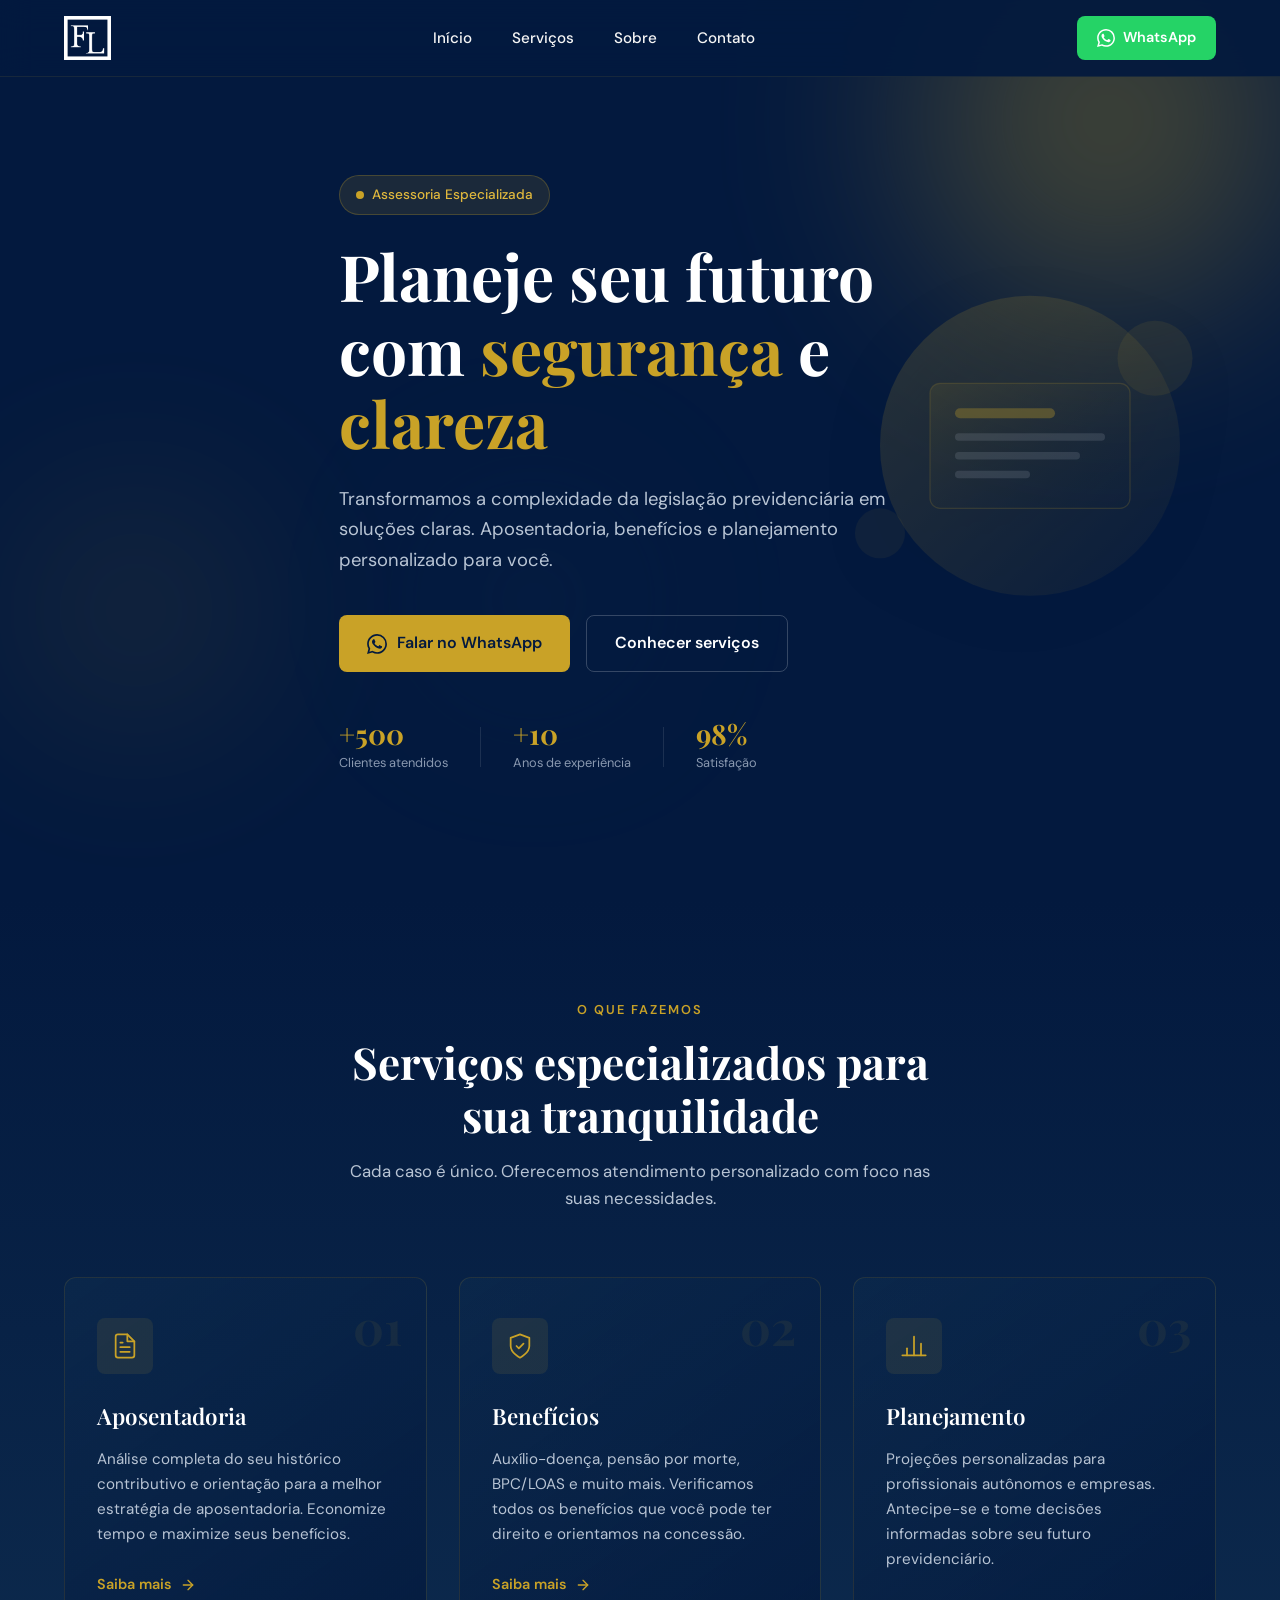
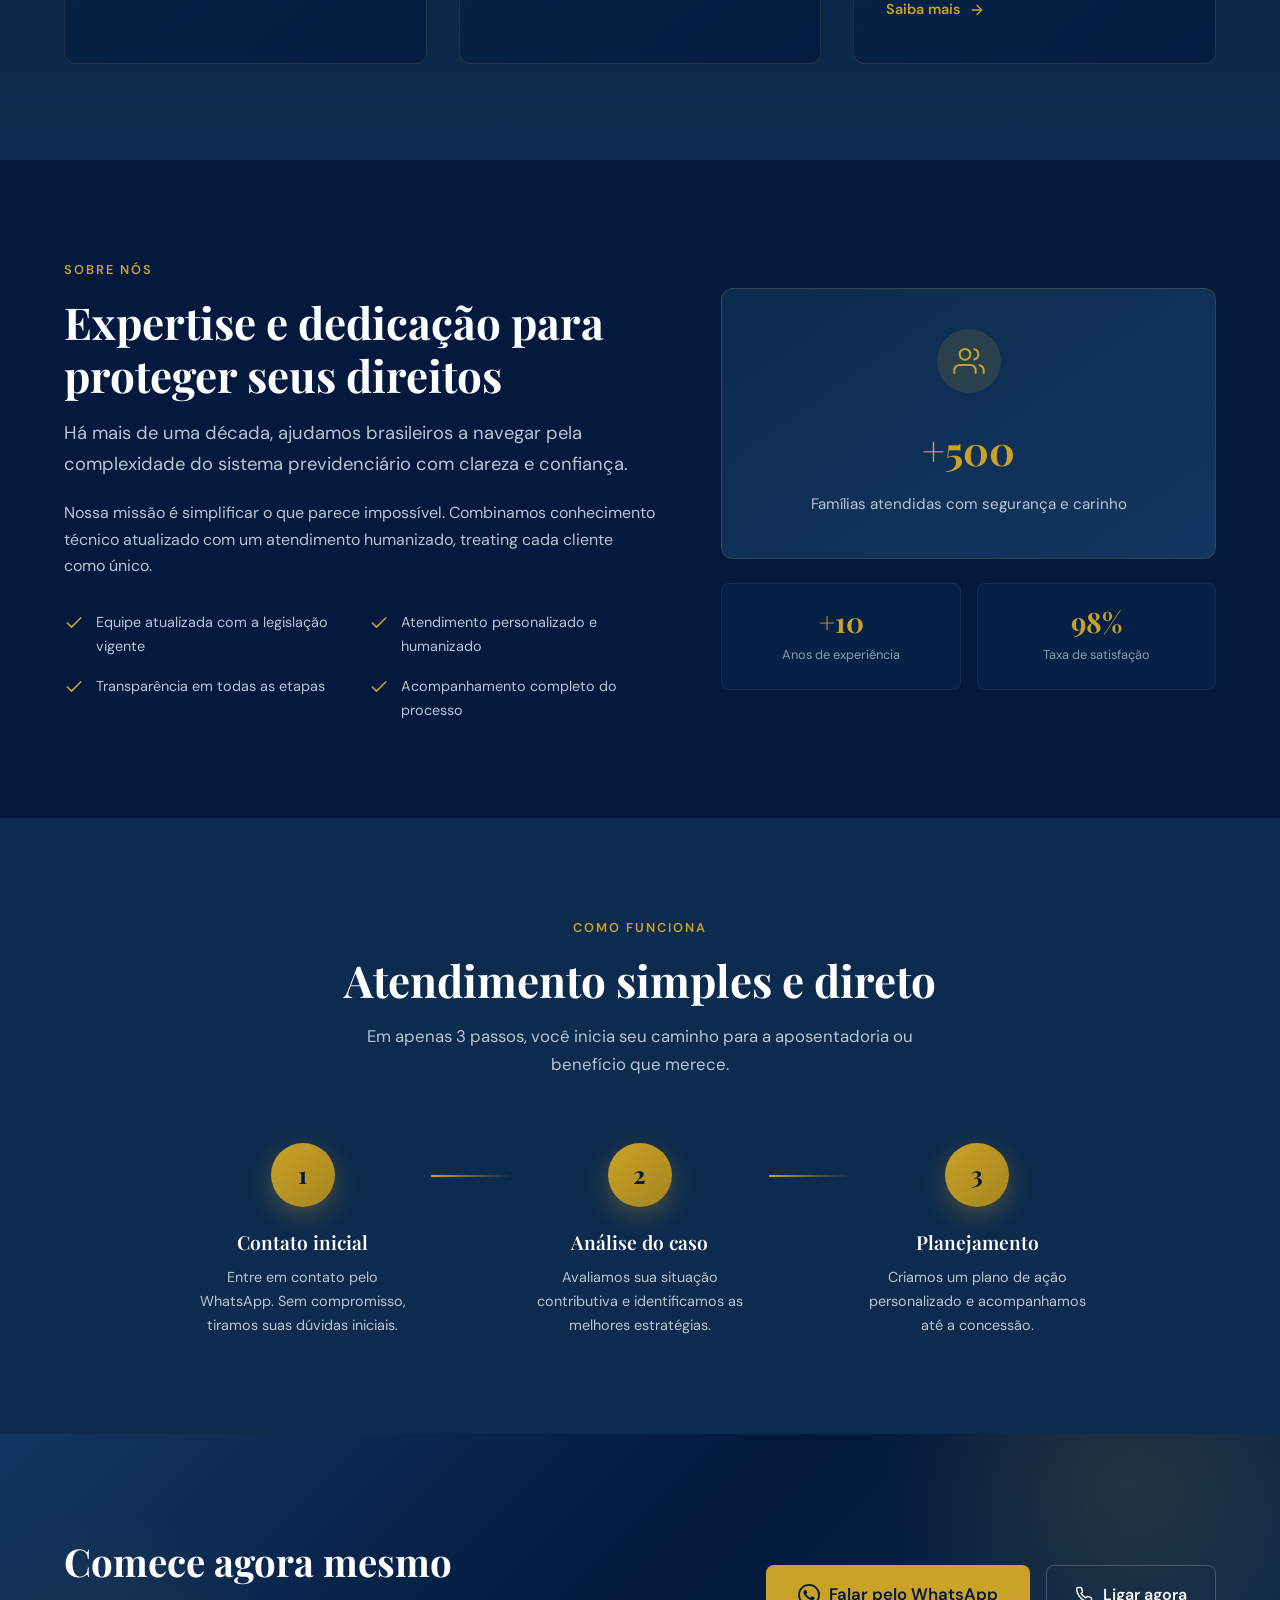
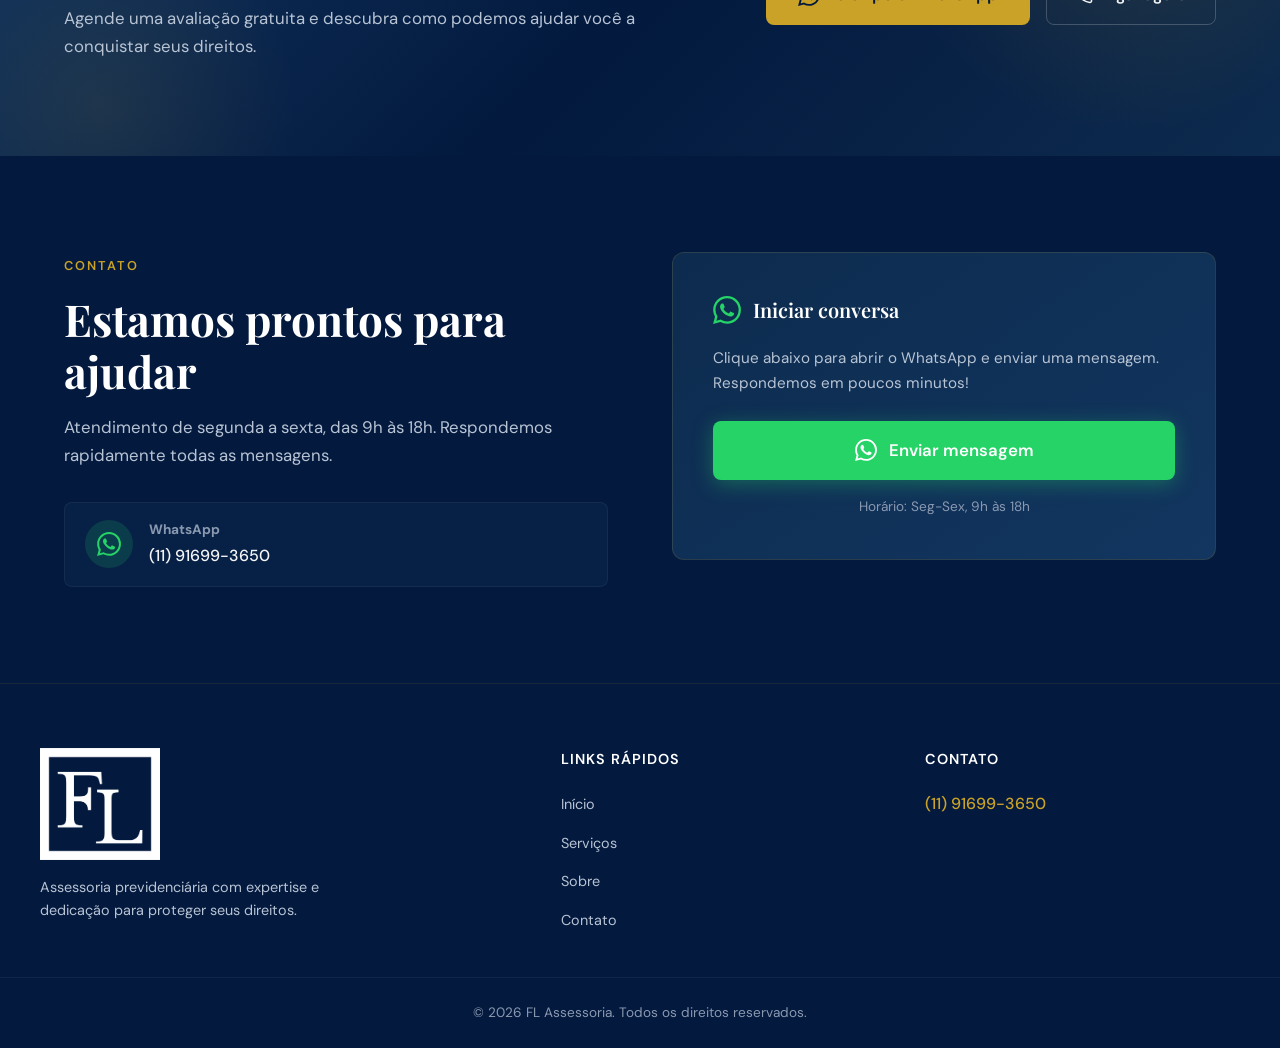
==== commit 84fa7def: "Ajustando caminho da logo novo layout" ====
--- a/novo/index.html
+++ b/novo/index.html
@@ -14,7 +14,7 @@
   <header class="header">
     <div class="container header-inner">
       <a href="#" class="logo">
-        <img src="assets/logo_branca.png" alt="FL Assessoria" width="130" height="54">
+        <img src="../assets/logo_branca.png" alt="FL Assessoria" width="130" height="54">
       </a>
       <button class="menu-toggle" id="menuToggle" aria-label="Abrir menu">
         <span></span>
@@ -316,7 +316,7 @@
   <footer class="footer">
     <div class="container footer-inner">
       <div class="footer-brand">
-        <img src="assets/logo_branca.png" alt="FL Assessoria" width="120" height="50">
+        <img src="../assets/logo_branca.png" alt="FL Assessoria" width="120" height="50">
         <p>Assessoria previdenciária com expertise e dedicação para proteger seus direitos.</p>
       </div>
       <div class="footer-links">
